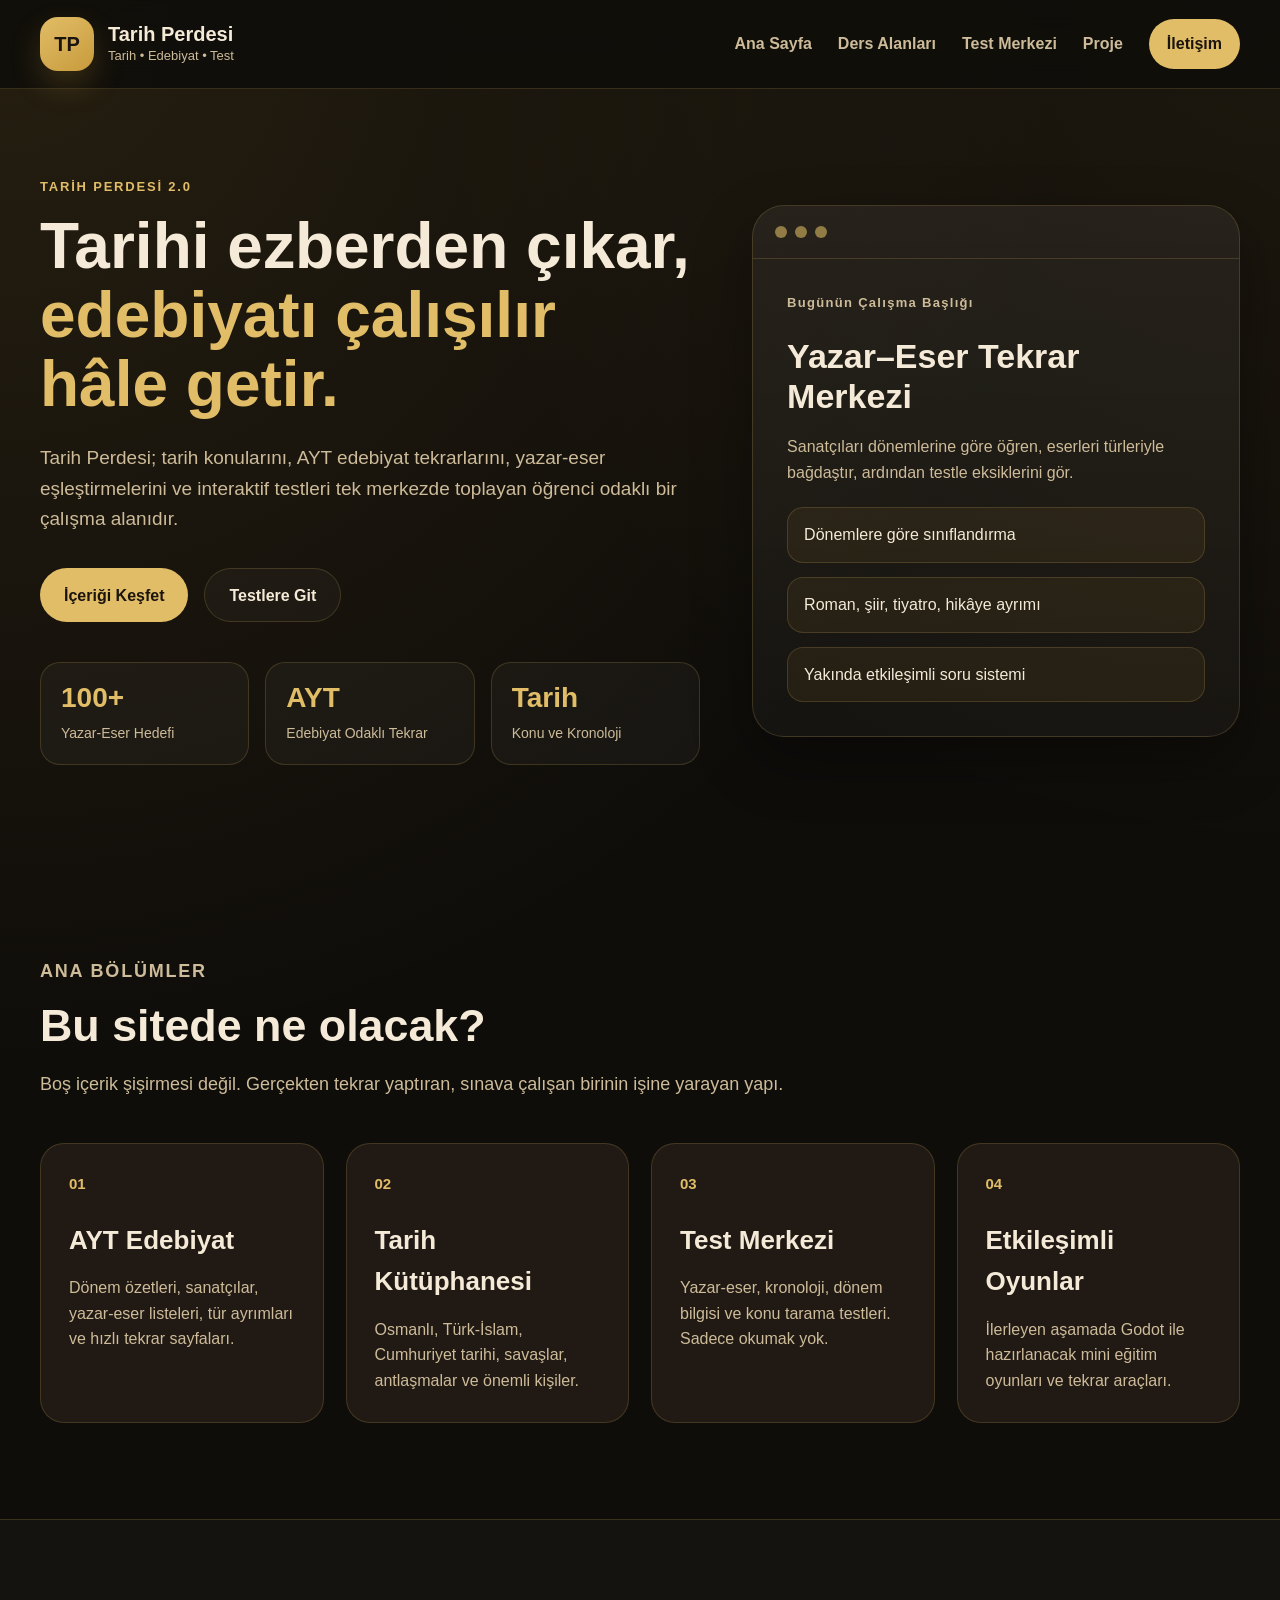
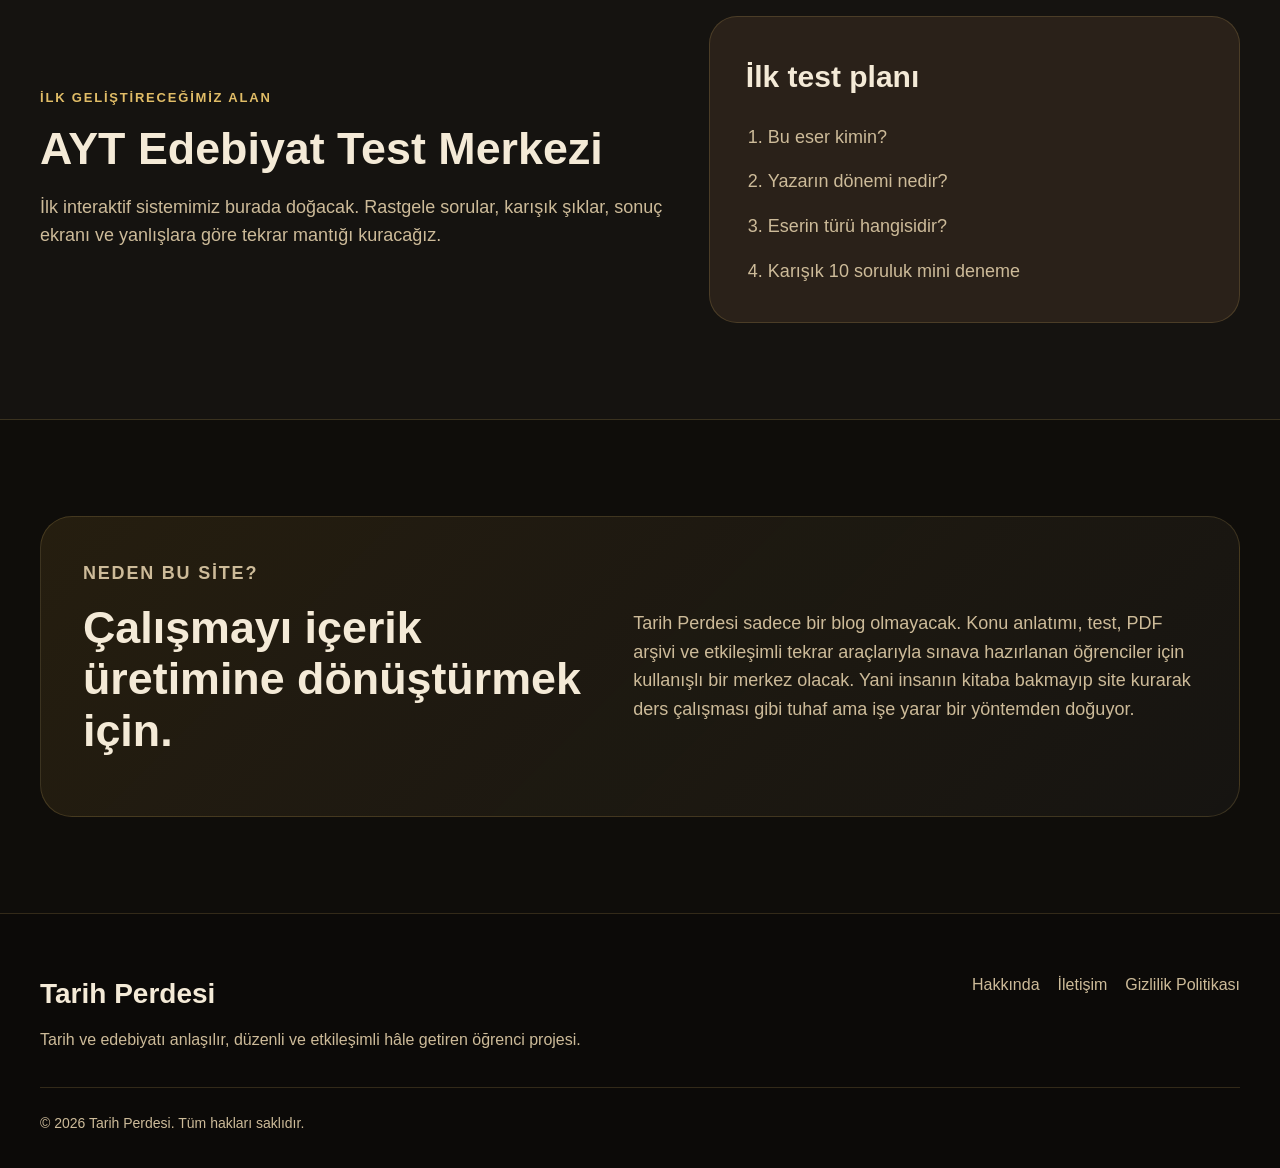
==== index.html @ d8ae9426 "Ana sayfa ilk tasarım eklendi" ====
<!DOCTYPE html>
<html lang="tr">
<head>
  <meta charset="UTF-8" />
  <meta name="viewport" content="width=device-width, initial-scale=1.0" />

  <title>Tarih Perdesi | Tarih ve Edebiyatı Öğrenmenin Etkileşimli Yolu</title>
  <meta
    name="description"
    content="Tarih Perdesi; tarih, AYT edebiyat, yazar-eser tekrarları, konu anlatımları ve etkileşimli testlerle öğrenmeyi kolaylaştıran eğitim platformudur."
  />

  <link rel="stylesheet" href="style.css" />
</head>

<body>
  <!-- ÜST MENÜ -->
  <header class="site-header">
    <div class="container header-inner">
      <a href="index.html" class="logo">
        <span class="logo-badge">TP</span>
        <span class="logo-text">
          <strong>Tarih Perdesi</strong>
          <small>Tarih • Edebiyat • Test</small>
        </span>
      </a>

      <button class="menu-toggle" id="menuToggle" aria-label="Menüyü aç veya kapat">
        ☰
      </button>

      <nav class="main-nav" id="mainNav">
        <a href="#ana-sayfa">Ana Sayfa</a>
        <a href="#alanlar">Ders Alanları</a>
        <a href="#testler">Test Merkezi</a>
        <a href="#hedef">Proje</a>
        <a href="#iletisim" class="nav-highlight">İletişim</a>
      </nav>
    </div>
  </header>

  <main>
    <!-- ANA KARŞILAMA -->
    <section class="hero" id="ana-sayfa">
      <div class="container hero-grid">
        <div class="hero-content">
          <p class="eyebrow">TARİH PERDESİ 2.0</p>

          <h1>
            Tarihi ezberden çıkar,
            <span>edebiyatı çalışılır hâle getir.</span>
          </h1>

          <p class="hero-text">
            Tarih Perdesi; tarih konularını, AYT edebiyat tekrarlarını,
            yazar-eser eşleştirmelerini ve interaktif testleri tek merkezde
            toplayan öğrenci odaklı bir çalışma alanıdır.
          </p>

          <div class="hero-actions">
            <a href="#alanlar" class="btn btn-primary">İçeriği Keşfet</a>
            <a href="#testler" class="btn btn-secondary">Testlere Git</a>
          </div>

          <div class="hero-stats">
            <div class="stat-card">
              <strong>100+</strong>
              <span>Yazar-Eser Hedefi</span>
            </div>

            <div class="stat-card">
              <strong>AYT</strong>
              <span>Edebiyat Odaklı Tekrar</span>
            </div>

            <div class="stat-card">
              <strong>Tarih</strong>
              <span>Konu ve Kronoloji</span>
            </div>
          </div>
        </div>

        <div class="hero-panel">
          <div class="panel-top">
            <span class="panel-dot"></span>
            <span class="panel-dot"></span>
            <span class="panel-dot"></span>
          </div>

          <div class="knowledge-card">
            <p class="mini-title">Bugünün Çalışma Başlığı</p>
            <h2>Yazar–Eser Tekrar Merkezi</h2>
            <p>
              Sanatçıları dönemlerine göre öğren,
              eserleri türleriyle bağdaştır,
              ardından testle eksiklerini gör.
            </p>

            <ul>
              <li>Dönemlere göre sınıflandırma</li>
              <li>Roman, şiir, tiyatro, hikâye ayrımı</li>
              <li>Yakında etkileşimli soru sistemi</li>
            </ul>
          </div>
        </div>
      </div>
    </section>

    <!-- DERS ALANLARI -->
    <section class="section" id="alanlar">
      <div class="container">
        <div class="section-heading">
          <p class="eyebrow">ANA BÖLÜMLER</p>
          <h2>Bu sitede ne olacak?</h2>
          <p>
            Boş içerik şişirmesi değil. Gerçekten tekrar yaptıran,
            sınava çalışan birinin işine yarayan yapı.
          </p>
        </div>

        <div class="feature-grid">
          <article class="feature-card">
            <div class="feature-number">01</div>
            <h3>AYT Edebiyat</h3>
            <p>
              Dönem özetleri, sanatçılar, yazar-eser listeleri,
              tür ayrımları ve hızlı tekrar sayfaları.
            </p>
          </article>

          <article class="feature-card">
            <div class="feature-number">02</div>
            <h3>Tarih Kütüphanesi</h3>
            <p>
              Osmanlı, Türk-İslam, Cumhuriyet tarihi,
              savaşlar, antlaşmalar ve önemli kişiler.
            </p>
          </article>

          <article class="feature-card">
            <div class="feature-number">03</div>
            <h3>Test Merkezi</h3>
            <p>
              Yazar-eser, kronoloji, dönem bilgisi ve
              konu tarama testleri. Sadece okumak yok.
            </p>
          </article>

          <article class="feature-card">
            <div class="feature-number">04</div>
            <h3>Etkileşimli Oyunlar</h3>
            <p>
              İlerleyen aşamada Godot ile hazırlanacak
              mini eğitim oyunları ve tekrar araçları.
            </p>
          </article>
        </div>
      </div>
    </section>

    <!-- TEST MERKEZİ -->
    <section class="section section-dark" id="testler">
      <div class="container split-layout">
        <div>
          <p class="eyebrow">İLK GELİŞTİRECEĞİMİZ ALAN</p>
          <h2>AYT Edebiyat Test Merkezi</h2>
          <p class="section-text">
            İlk interaktif sistemimiz burada doğacak.
            Rastgele sorular, karışık şıklar, sonuç ekranı ve
            yanlışlara göre tekrar mantığı kuracağız.
          </p>
        </div>

        <div class="roadmap-card">
          <h3>İlk test planı</h3>
          <ol>
            <li>Bu eser kimin?</li>
            <li>Yazarın dönemi nedir?</li>
            <li>Eserin türü hangisidir?</li>
            <li>Karışık 10 soruluk mini deneme</li>
          </ol>
        </div>
      </div>
    </section>

    <!-- PROJE HEDEFİ -->
    <section class="section" id="hedef">
      <div class="container project-box">
        <div>
          <p class="eyebrow">NEDEN BU SİTE?</p>
          <h2>Çalışmayı içerik üretimine dönüştürmek için.</h2>
        </div>

        <p>
          Tarih Perdesi sadece bir blog olmayacak.
          Konu anlatımı, test, PDF arşivi ve etkileşimli tekrar araçlarıyla
          sınava hazırlanan öğrenciler için kullanışlı bir merkez olacak.
          Yani insanın kitaba bakmayıp site kurarak ders çalışması gibi
          tuhaf ama işe yarar bir yöntemden doğuyor.
        </p>
      </div>
    </section>
  </main>

  <!-- ALT ALAN -->
  <footer class="site-footer" id="iletisim">
    <div class="container footer-inner">
      <div>
        <h3>Tarih Perdesi</h3>
        <p>
          Tarih ve edebiyatı anlaşılır, düzenli ve etkileşimli hâle getiren
          öğrenci projesi.
        </p>
      </div>

      <div class="footer-links">
        <a href="#">Hakkında</a>
        <a href="#">İletişim</a>
        <a href="#">Gizlilik Politikası</a>
      </div>
    </div>

    <div class="container copyright">
      © <span id="currentYear"></span> Tarih Perdesi. Tüm hakları saklıdır.
    </div>
  </footer>

  <script src="script.js"></script>
</body>
</html>
---- style.css ----
/* =========================
   GENEL AYARLAR
========================= */

:root {
  --bg: #0f0d0a;
  --bg-soft: #17130f;
  --card: #211a14;
  --card-light: #2a2119;
  --text: #f4ead7;
  --text-soft: #cdbb99;
  --gold: #c89b3c;
  --gold-light: #e1bd67;
  --border: rgba(225, 189, 103, 0.18);
  --shadow: 0 24px 60px rgba(0, 0, 0, 0.32);
  --container: 1200px;
  --radius: 24px;
}

* {
  margin: 0;
  padding: 0;
  box-sizing: border-box;
}

html {
  scroll-behavior: smooth;
}

body {
  font-family: Arial, Helvetica, sans-serif;
  background:
    radial-gradient(circle at top left, rgba(200, 155, 60, 0.12), transparent 35%),
    radial-gradient(circle at top right, rgba(200, 155, 60, 0.08), transparent 28%),
    var(--bg);
  color: var(--text);
  line-height: 1.6;
}

a {
  color: inherit;
  text-decoration: none;
}

.container {
  width: min(100% - 48px, var(--container));
  margin: 0 auto;
}

/* =========================
   ÜST MENÜ
========================= */

.site-header {
  position: sticky;
  top: 0;
  z-index: 50;
  backdrop-filter: blur(14px);
  background: rgba(15, 13, 10, 0.86);
  border-bottom: 1px solid var(--border);
}

.header-inner {
  min-height: 88px;
  display: flex;
  justify-content: space-between;
  align-items: center;
  gap: 24px;
}

.logo {
  display: flex;
  align-items: center;
  gap: 14px;
}

.logo-badge {
  width: 54px;
  height: 54px;
  border-radius: 18px;
  display: grid;
  place-items: center;
  background: linear-gradient(145deg, var(--gold-light), var(--gold));
  color: #1b140d;
  font-weight: 800;
  font-size: 20px;
  box-shadow: 0 14px 30px rgba(200, 155, 60, 0.22);
}

.logo-text {
  display: flex;
  flex-direction: column;
}

.logo-text strong {
  font-size: 20px;
  line-height: 1.2;
}

.logo-text small {
  color: var(--text-soft);
  font-size: 13px;
}

.main-nav {
  display: flex;
  align-items: center;
  gap: 26px;
}

.main-nav a {
  color: var(--text-soft);
  font-weight: 700;
  transition: 0.25s ease;
}

.main-nav a:hover {
  color: var(--gold-light);
}

.nav-highlight {
  padding: 12px 18px;
  border-radius: 999px;
  color: #1b140d !important;
  background: var(--gold-light);
}

.menu-toggle {
  display: none;
  border: none;
  background: var(--gold-light);
  color: #1b140d;
  width: 48px;
  height: 48px;
  border-radius: 14px;
  font-size: 22px;
  cursor: pointer;
}

/* =========================
   HERO
========================= */

.hero {
  padding: 88px 0 96px;
}

.hero-grid {
  display: grid;
  grid-template-columns: 1.15fr 0.85fr;
  align-items: center;
  gap: 52px;
}

.eyebrow {
  color: var(--gold-light);
  font-weight: 800;
  letter-spacing: 1.8px;
  font-size: 13px;
  margin-bottom: 14px;
}

.hero h1 {
  font-size: clamp(42px, 5vw, 72px);
  line-height: 1.08;
  margin-bottom: 24px;
}

.hero h1 span {
  display: block;
  color: var(--gold-light);
}

.hero-text {
  max-width: 720px;
  font-size: 19px;
  color: var(--text-soft);
  margin-bottom: 34px;
}

.hero-actions {
  display: flex;
  flex-wrap: wrap;
  gap: 16px;
  margin-bottom: 40px;
}

.btn {
  display: inline-flex;
  justify-content: center;
  align-items: center;
  min-height: 54px;
  padding: 0 24px;
  border-radius: 999px;
  font-weight: 800;
  transition: 0.25s ease;
}

.btn-primary {
  background: var(--gold-light);
  color: #1b140d;
}

.btn-primary:hover {
  transform: translateY(-2px);
  box-shadow: 0 18px 32px rgba(225, 189, 103, 0.24);
}

.btn-secondary {
  border: 1px solid var(--border);
  background: rgba(255, 255, 255, 0.03);
  color: var(--text);
}

.btn-secondary:hover {
  border-color: rgba(225, 189, 103, 0.42);
  transform: translateY(-2px);
}

.hero-stats {
  display: grid;
  grid-template-columns: repeat(3, 1fr);
  gap: 16px;
}

.stat-card {
  padding: 20px;
  border-radius: 20px;
  background: rgba(255, 255, 255, 0.035);
  border: 1px solid var(--border);
}

.stat-card strong {
  display: block;
  color: var(--gold-light);
  font-size: 28px;
  line-height: 1.1;
  margin-bottom: 8px;
}

.stat-card span {
  display: block;
  color: var(--text-soft);
  font-size: 14px;
}

/* =========================
   SAĞ PANEL
========================= */

.hero-panel {
  border: 1px solid var(--border);
  background: linear-gradient(180deg, rgba(255, 255, 255, 0.06), rgba(255, 255, 255, 0.03));
  border-radius: 32px;
  box-shadow: var(--shadow);
  overflow: hidden;
}

.panel-top {
  display: flex;
  gap: 8px;
  padding: 20px 22px;
  border-bottom: 1px solid var(--border);
}

.panel-dot {
  width: 12px;
  height: 12px;
  border-radius: 999px;
  background: rgba(225, 189, 103, 0.58);
}

.knowledge-card {
  padding: 34px;
}

.mini-title {
  color: var(--gold-light);
  font-weight: 800;
  font-size: 13px;
  letter-spacing: 1.3px;
  margin-bottom: 14px;
}

.knowledge-card h2 {
  font-size: 34px;
  line-height: 1.18;
  margin-bottom: 18px;
}

.knowledge-card p {
  color: var(--text-soft);
  margin-bottom: 22px;
}

.knowledge-card ul {
  list-style: none;
  display: grid;
  gap: 14px;
}

.knowledge-card li {
  padding: 14px 16px;
  background: rgba(200, 155, 60, 0.08);
  border: 1px solid var(--border);
  border-radius: 16px;
}

/* =========================
   ORTA BÖLÜMLER
========================= */

.section {
  padding: 96px 0;
}

.section-heading {
  max-width: 800px;
  margin-bottom: 44px;
}

.section-heading h2,
.section h2 {
  font-size: clamp(32px, 3.5vw, 52px);
  line-height: 1.15;
  margin-bottom: 18px;
}

.section-heading p,
.section-text {
  color: var(--text-soft);
  font-size: 18px;
}

.feature-grid {
  display: grid;
  grid-template-columns: repeat(4, 1fr);
  gap: 22px;
}

.feature-card {
  min-height: 280px;
  padding: 28px;
  border-radius: var(--radius);
  background: var(--card);
  border: 1px solid var(--border);
  transition: 0.25s ease;
}

.feature-card:hover {
  transform: translateY(-6px);
  border-color: rgba(225, 189, 103, 0.42);
}

.feature-number {
  color: var(--gold-light);
  font-weight: 900;
  font-size: 15px;
  margin-bottom: 24px;
}

.feature-card h3 {
  font-size: 26px;
  margin-bottom: 14px;
}

.feature-card p {
  color: var(--text-soft);
}

.section-dark {
  background: rgba(255, 255, 255, 0.025);
  border-top: 1px solid var(--border);
  border-bottom: 1px solid var(--border);
}

.split-layout {
  display: grid;
  grid-template-columns: 1fr 0.85fr;
  align-items: center;
  gap: 44px;
}

.roadmap-card {
  padding: 36px;
  border-radius: 28px;
  background: var(--card-light);
  border: 1px solid var(--border);
}

.roadmap-card h3 {
  font-size: 30px;
  margin-bottom: 22px;
}

.roadmap-card ol {
  padding-left: 22px;
  display: grid;
  gap: 16px;
  color: var(--text-soft);
  font-size: 18px;
}

.project-box {
  padding: 42px;
  border-radius: 32px;
  background:
    linear-gradient(135deg, rgba(200, 155, 60, 0.12), rgba(255, 255, 255, 0.03));
  border: 1px solid var(--border);
  display: grid;
  grid-template-columns: 0.95fr 1.05fr;
  gap: 40px;
  align-items: center;
}

.project-box p {
  color: var(--text-soft);
  font-size: 18px;
}

/* =========================
   FOOTER
========================= */

.site-footer {
  border-top: 1px solid var(--border);
  padding: 58px 0 34px;
  background: #0c0a08;
}

.footer-inner {
  display: flex;
  justify-content: space-between;
  gap: 32px;
  margin-bottom: 34px;
}

.footer-inner h3 {
  font-size: 28px;
  margin-bottom: 10px;
}

.footer-inner p {
  color: var(--text-soft);
  max-width: 580px;
}

.footer-links {
  display: flex;
  flex-wrap: wrap;
  gap: 18px;
  align-items: flex-start;
}

.footer-links a {
  color: var(--text-soft);
  transition: 0.25s ease;
}

.footer-links a:hover {
  color: var(--gold-light);
}

.copyright {
  padding-top: 24px;
  border-top: 1px solid var(--border);
  color: var(--text-soft);
  font-size: 14px;
}

/* =========================
   MOBİL UYUMLULUK
========================= */

@media (max-width: 1050px) {
  .hero-grid,
  .split-layout,
  .project-box {
    grid-template-columns: 1fr;
  }

  .feature-grid {
    grid-template-columns: repeat(2, 1fr);
  }

  .hero-panel {
    max-width: 720px;
  }
}

@media (max-width: 820px) {
  .container {
    width: min(100% - 28px, var(--container));
  }

  .header-inner {
    min-height: 78px;
  }

  .menu-toggle {
    display: block;
  }

  .main-nav {
    position: absolute;
    top: 78px;
    left: 14px;
    right: 14px;
    display: none;
    flex-direction: column;
    align-items: stretch;
    gap: 0;
    padding: 14px;
    border-radius: 22px;
    background: #17130f;
    border: 1px solid var(--border);
    box-shadow: var(--shadow);
  }

  .main-nav.active {
    display: flex;
  }

  .main-nav a {
    padding: 14px;
    border-radius: 14px;
  }

  .nav-highlight {
    text-align: center;
    margin-top: 8px;
  }

  .hero {
    padding: 56px 0 72px;
  }

  .hero-text {
    font-size: 17px;
  }

  .hero-stats {
    grid-template-columns: 1fr;
  }

  .feature-grid {
    grid-template-columns: 1fr;
  }

  .section {
    padding: 72px 0;
  }

  .knowledge-card {
    padding: 26px;
  }

  .knowledge-card h2 {
    font-size: 28px;
  }

  .project-box {
    padding: 28px;
  }

  .footer-inner {
    flex-direction: column;
  }
}
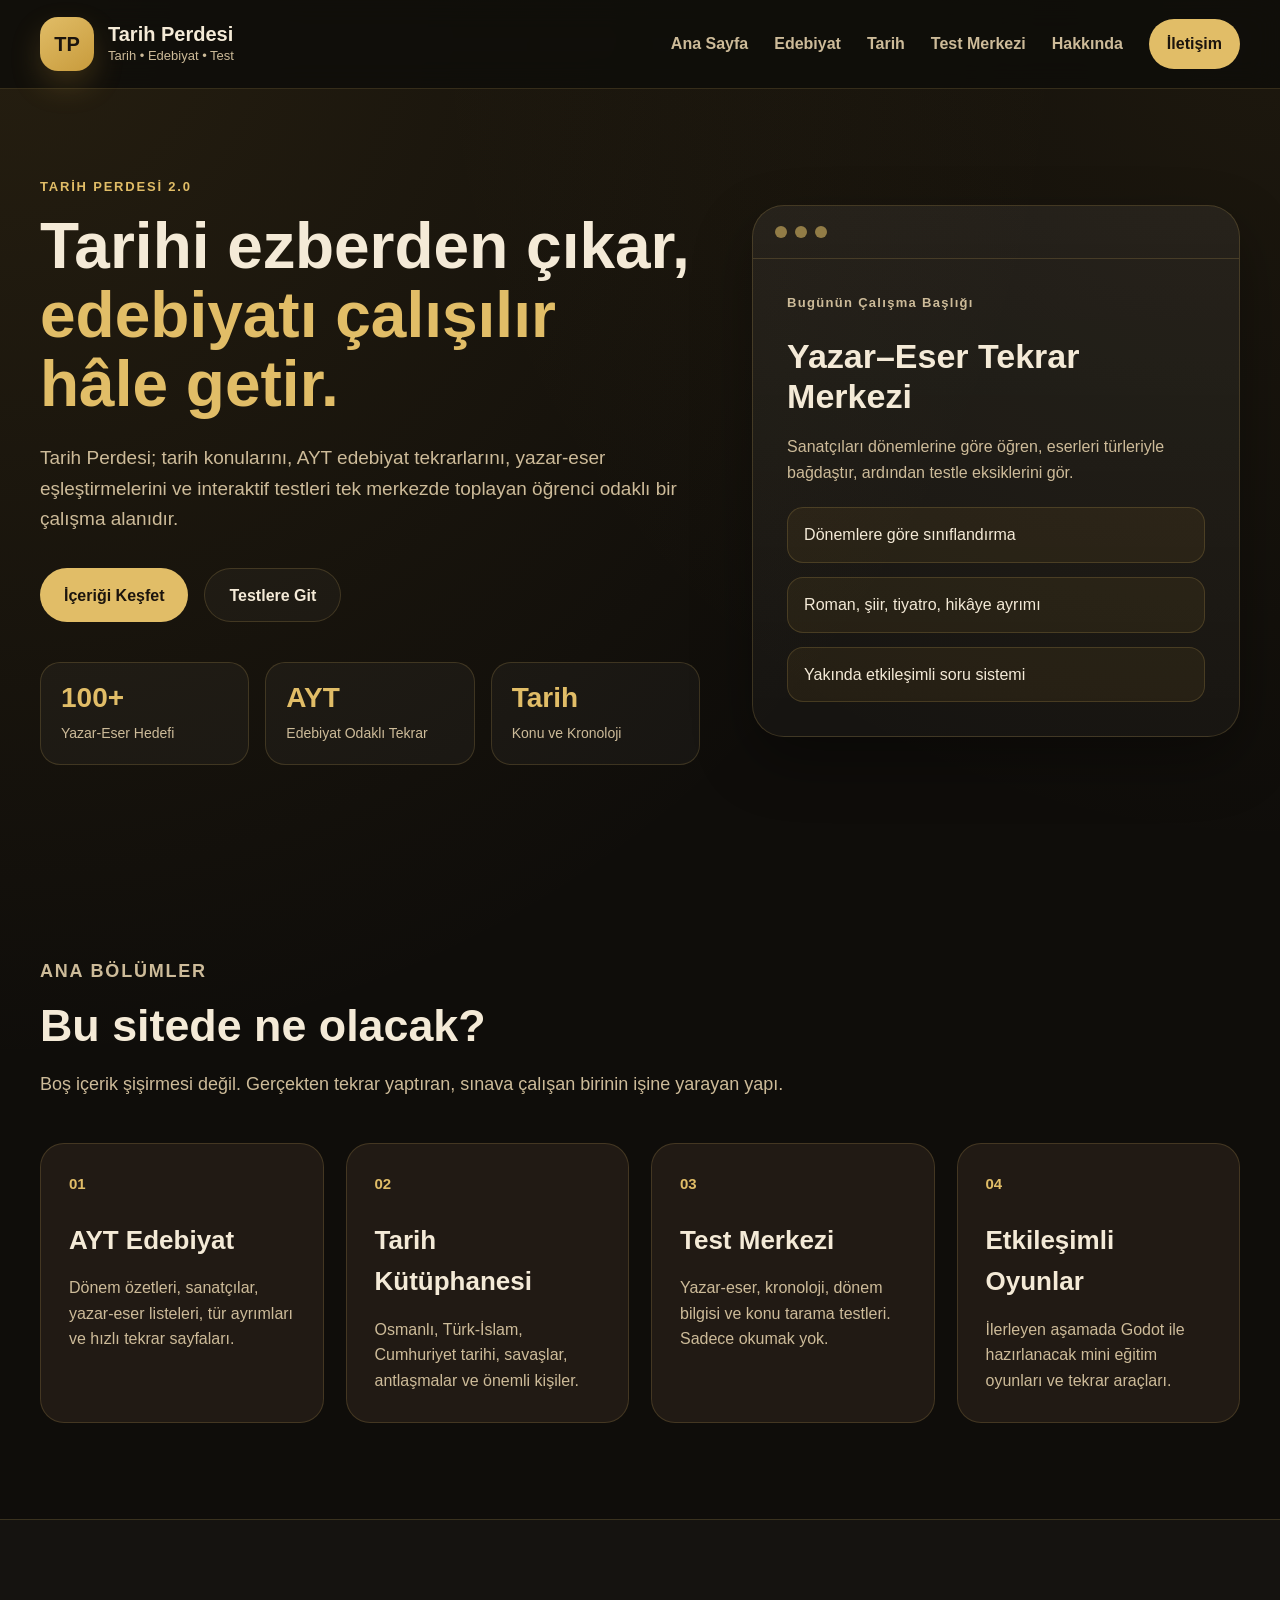
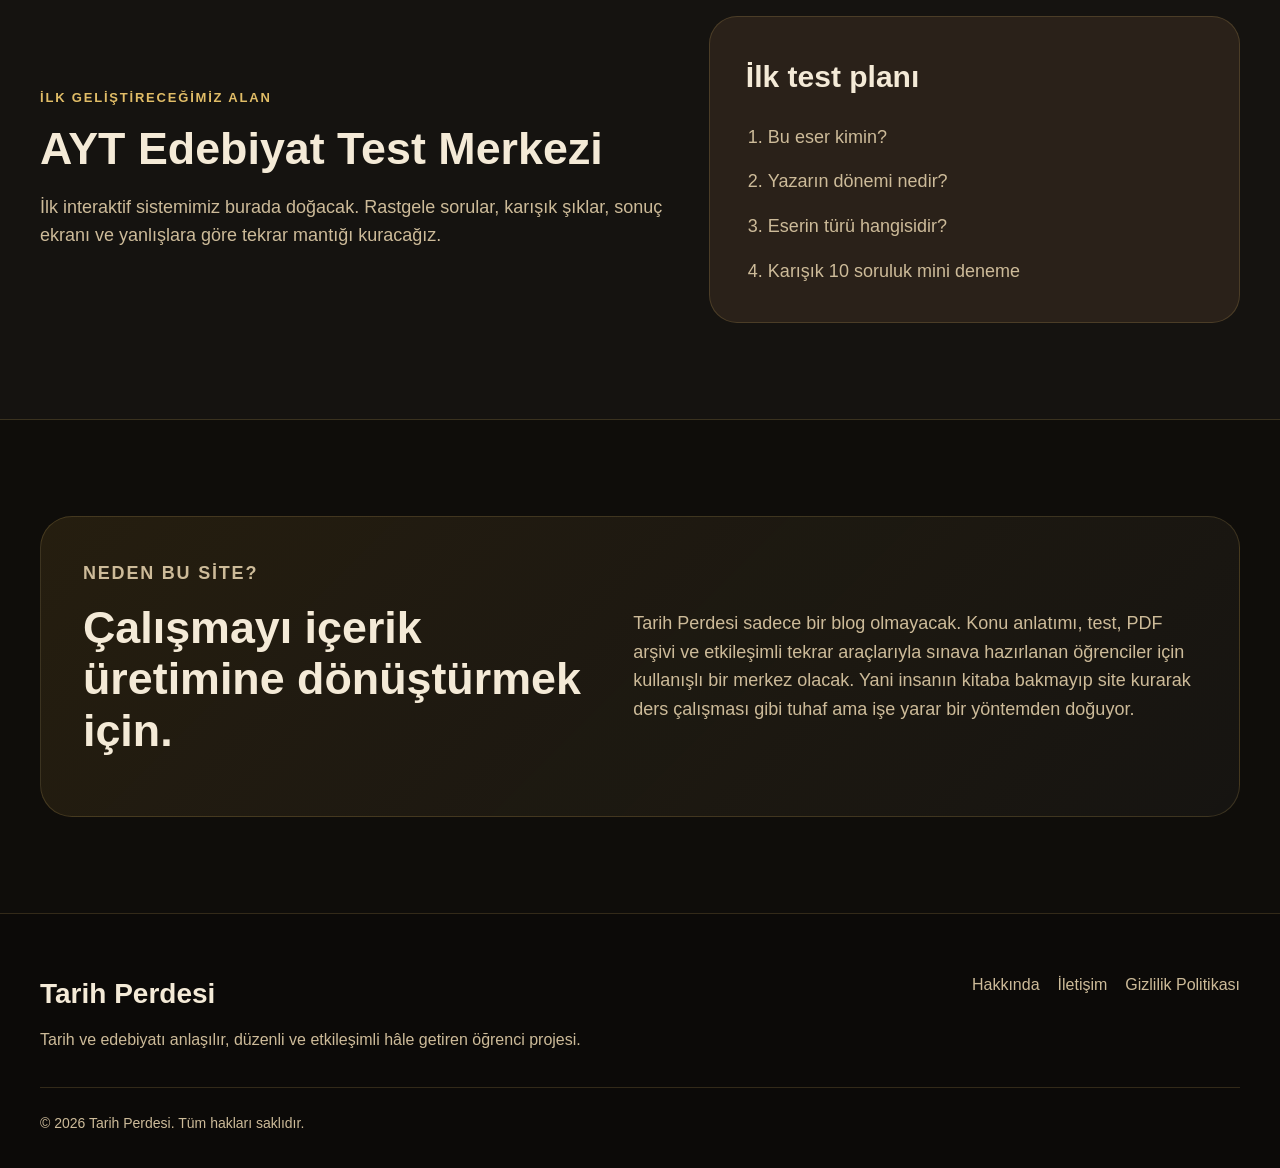
==== commit 1f45916f: "Edebiyat tarih ve test merkezi sayfaları eklendi" ====
--- a/index.html
+++ b/index.html
@@ -30,11 +30,12 @@
       </button>
 
       <nav class="main-nav" id="mainNav">
-        <a href="#ana-sayfa">Ana Sayfa</a>
-        <a href="#alanlar">Ders Alanları</a>
-        <a href="#testler">Test Merkezi</a>
-        <a href="#hedef">Proje</a>
-        <a href="#iletisim" class="nav-highlight">İletişim</a>
+        <a href="index.html">Ana Sayfa</a>
+        <a href="edebiyat.html">Edebiyat</a>
+        <a href="tarih.html">Tarih</a>
+        <a href="test-merkezi.html">Test Merkezi</a>
+        <a href="hakkinda.html">Hakkında</a>
+        <a href="iletisim.html" class="nav-highlight">İletişim</a>
       </nav>
     </div>
   </header>
@@ -58,8 +59,8 @@
           </p>
 
           <div class="hero-actions">
-            <a href="#alanlar" class="btn btn-primary">İçeriği Keşfet</a>
-            <a href="#testler" class="btn btn-secondary">Testlere Git</a>
+            <a href="edebiyat.html" class="btn btn-primary">İçeriği Keşfet</a>
+            <a href="test-merkezi.html" class="btn btn-secondary">Testlere Git</a>
           </div>
 
           <div class="hero-stats">
@@ -214,9 +215,9 @@
       </div>
 
       <div class="footer-links">
-        <a href="#">Hakkında</a>
-        <a href="#">İletişim</a>
-        <a href="#">Gizlilik Politikası</a>
+        <a href="hakkinda.html">Hakkında</a>
+        <a href="iletisim.html">İletişim</a>
+        <a href="gizlilik-politikasi.html">Gizlilik Politikası</a>
       </div>
     </div>
 
--- a/style.css
+++ b/style.css
@@ -566,4 +566,360 @@
   .footer-inner {
     flex-direction: column;
   }
+}
+
+/* =========================
+   İÇ SAYFALAR
+========================= */
+
+.page-hero {
+  padding: 82px 0 54px;
+  border-bottom: 1px solid var(--border);
+}
+
+.page-hero h1 {
+  font-size: clamp(42px, 5vw, 68px);
+  line-height: 1.08;
+  margin-bottom: 20px;
+}
+
+.page-hero p {
+  max-width: 820px;
+  font-size: 19px;
+  color: var(--text-soft);
+}
+
+.narrow-container {
+  max-width: 980px;
+}
+
+.content-section {
+  padding: 72px 0 96px;
+}
+
+.article-layout,
+.contact-grid {
+  display: grid;
+  grid-template-columns: 1.3fr 0.7fr;
+  gap: 28px;
+  align-items: start;
+}
+
+.article-card,
+.side-card {
+  border: 1px solid var(--border);
+  border-radius: 28px;
+  background: var(--card);
+  box-shadow: var(--shadow);
+}
+
+.article-card {
+  padding: 38px;
+}
+
+.article-card h2 {
+  font-size: 30px;
+  margin-bottom: 16px;
+}
+
+.article-card h2:not(:first-child) {
+  margin-top: 34px;
+}
+
+.article-card p {
+  color: var(--text-soft);
+  font-size: 18px;
+  margin-bottom: 18px;
+}
+
+.content-list {
+  margin-top: 18px;
+  padding-left: 22px;
+  display: grid;
+  gap: 12px;
+  color: var(--text-soft);
+  font-size: 18px;
+}
+
+.side-card {
+  padding: 30px;
+}
+
+.side-card h3 {
+  font-size: 28px;
+  margin-bottom: 20px;
+}
+
+.side-card p {
+  color: var(--text-soft);
+  margin-bottom: 22px;
+}
+
+.mini-info-box {
+  display: grid;
+  gap: 6px;
+  padding: 16px;
+  margin-top: 14px;
+  border-radius: 18px;
+  border: 1px solid var(--border);
+  background: rgba(200, 155, 60, 0.08);
+}
+
+.mini-info-box strong {
+  color: var(--gold-light);
+}
+
+.mini-info-box span {
+  color: var(--text-soft);
+}
+
+.notice-box {
+  margin-top: 28px;
+  padding: 18px;
+  border-radius: 18px;
+  border: 1px solid rgba(225, 189, 103, 0.28);
+  background: rgba(225, 189, 103, 0.08);
+  color: var(--text-soft);
+}
+
+.notice-box strong {
+  color: var(--gold-light);
+}
+
+.policy-card {
+  padding: 42px;
+}
+
+.policy-card h2 {
+  font-size: 28px;
+}
+
+.active-link {
+  color: var(--gold-light) !important;
+}
+
+@media (max-width: 980px) {
+  .article-layout,
+  .contact-grid {
+    grid-template-columns: 1fr;
+  }
+}
+
+@media (max-width: 820px) {
+  .page-hero {
+    padding: 58px 0 42px;
+  }
+
+  .content-section {
+    padding: 56px 0 72px;
+  }
+
+  .article-card,
+  .side-card,
+  .policy-card {
+    padding: 24px;
+  }
+
+  .article-card h2,
+  .policy-card h2 {
+    font-size: 25px;
+  }
+}
+
+/* =========================
+   EDEBİYAT - TARİH - TEST MERKEZİ
+========================= */
+
+.subject-hero {
+  padding-bottom: 68px;
+}
+
+.subject-hero-grid {
+  display: grid;
+  grid-template-columns: 1.25fr 0.75fr;
+  gap: 32px;
+  align-items: start;
+}
+
+.hero-summary-card {
+  padding: 30px;
+  border-radius: 28px;
+  background: var(--card);
+  border: 1px solid var(--border);
+  box-shadow: var(--shadow);
+}
+
+.hero-summary-card h3 {
+  font-size: 28px;
+  margin-bottom: 18px;
+}
+
+.hero-summary-card ul {
+  padding-left: 20px;
+  display: grid;
+  gap: 12px;
+  color: var(--text-soft);
+  font-size: 18px;
+}
+
+.compact-heading {
+  margin-bottom: 36px;
+}
+
+.hub-grid {
+  display: grid;
+  grid-template-columns: repeat(2, 1fr);
+  gap: 24px;
+}
+
+.hub-card {
+  min-height: 260px;
+  padding: 30px;
+  border-radius: 28px;
+  background: var(--card);
+  border: 1px solid var(--border);
+  transition: 0.25s ease;
+}
+
+.hub-card:hover,
+.test-card:hover {
+  transform: translateY(-5px);
+  border-color: rgba(225, 189, 103, 0.42);
+}
+
+.hub-tag {
+  display: inline-flex;
+  margin-bottom: 20px;
+  color: var(--gold-light);
+  font-weight: 900;
+  letter-spacing: 1px;
+}
+
+.hub-card h3 {
+  font-size: 28px;
+  margin-bottom: 14px;
+}
+
+.hub-card p {
+  color: var(--text-soft);
+  font-size: 17px;
+  margin-bottom: 22px;
+}
+
+.text-link {
+  color: var(--gold-light);
+  font-weight: 800;
+}
+
+.muted-link {
+  opacity: 0.68;
+  cursor: default;
+}
+
+.study-roadmap {
+  display: grid;
+  grid-template-columns: 1fr 0.95fr;
+  gap: 34px;
+  align-items: center;
+}
+
+.roadmap-steps {
+  display: grid;
+  gap: 16px;
+}
+
+.roadmap-step {
+  display: flex;
+  align-items: center;
+  gap: 16px;
+  padding: 18px;
+  border: 1px solid var(--border);
+  border-radius: 20px;
+  background: var(--card-light);
+}
+
+.roadmap-step strong {
+  width: 44px;
+  height: 44px;
+  display: grid;
+  place-items: center;
+  border-radius: 14px;
+  background: var(--gold-light);
+  color: #1b140d;
+  font-size: 20px;
+}
+
+.roadmap-step span {
+  font-size: 18px;
+  font-weight: 700;
+}
+
+.test-grid {
+  display: grid;
+  grid-template-columns: repeat(2, 1fr);
+  gap: 24px;
+}
+
+.test-card {
+  min-height: 250px;
+  padding: 30px;
+  border-radius: 28px;
+  background: var(--card);
+  border: 1px solid var(--border);
+  transition: 0.25s ease;
+}
+
+.featured-test {
+  background:
+    linear-gradient(135deg, rgba(200, 155, 60, 0.14), rgba(255, 255, 255, 0.03)),
+    var(--card);
+}
+
+.test-status {
+  display: inline-flex;
+  padding: 8px 12px;
+  border-radius: 999px;
+  font-size: 13px;
+  font-weight: 900;
+  margin-bottom: 18px;
+}
+
+.test-status.ready {
+  color: #1b140d;
+  background: var(--gold-light);
+}
+
+.test-status.planned {
+  color: var(--gold-light);
+  background: rgba(225, 189, 103, 0.12);
+  border: 1px solid var(--border);
+}
+
+.test-card h3 {
+  font-size: 28px;
+  margin-bottom: 14px;
+}
+
+.test-card p {
+  color: var(--text-soft);
+  font-size: 17px;
+  margin-bottom: 22px;
+}
+
+.small-btn {
+  min-height: 48px;
+  padding: 0 20px;
+  font-size: 15px;
+}
+
+@media (max-width: 980px) {
+  .subject-hero-grid,
+  .study-roadmap {
+    grid-template-columns: 1fr;
+  }
+
+  .hub-grid,
+  .test-grid {
+    grid-template-columns: 1fr;
+  }
 }
